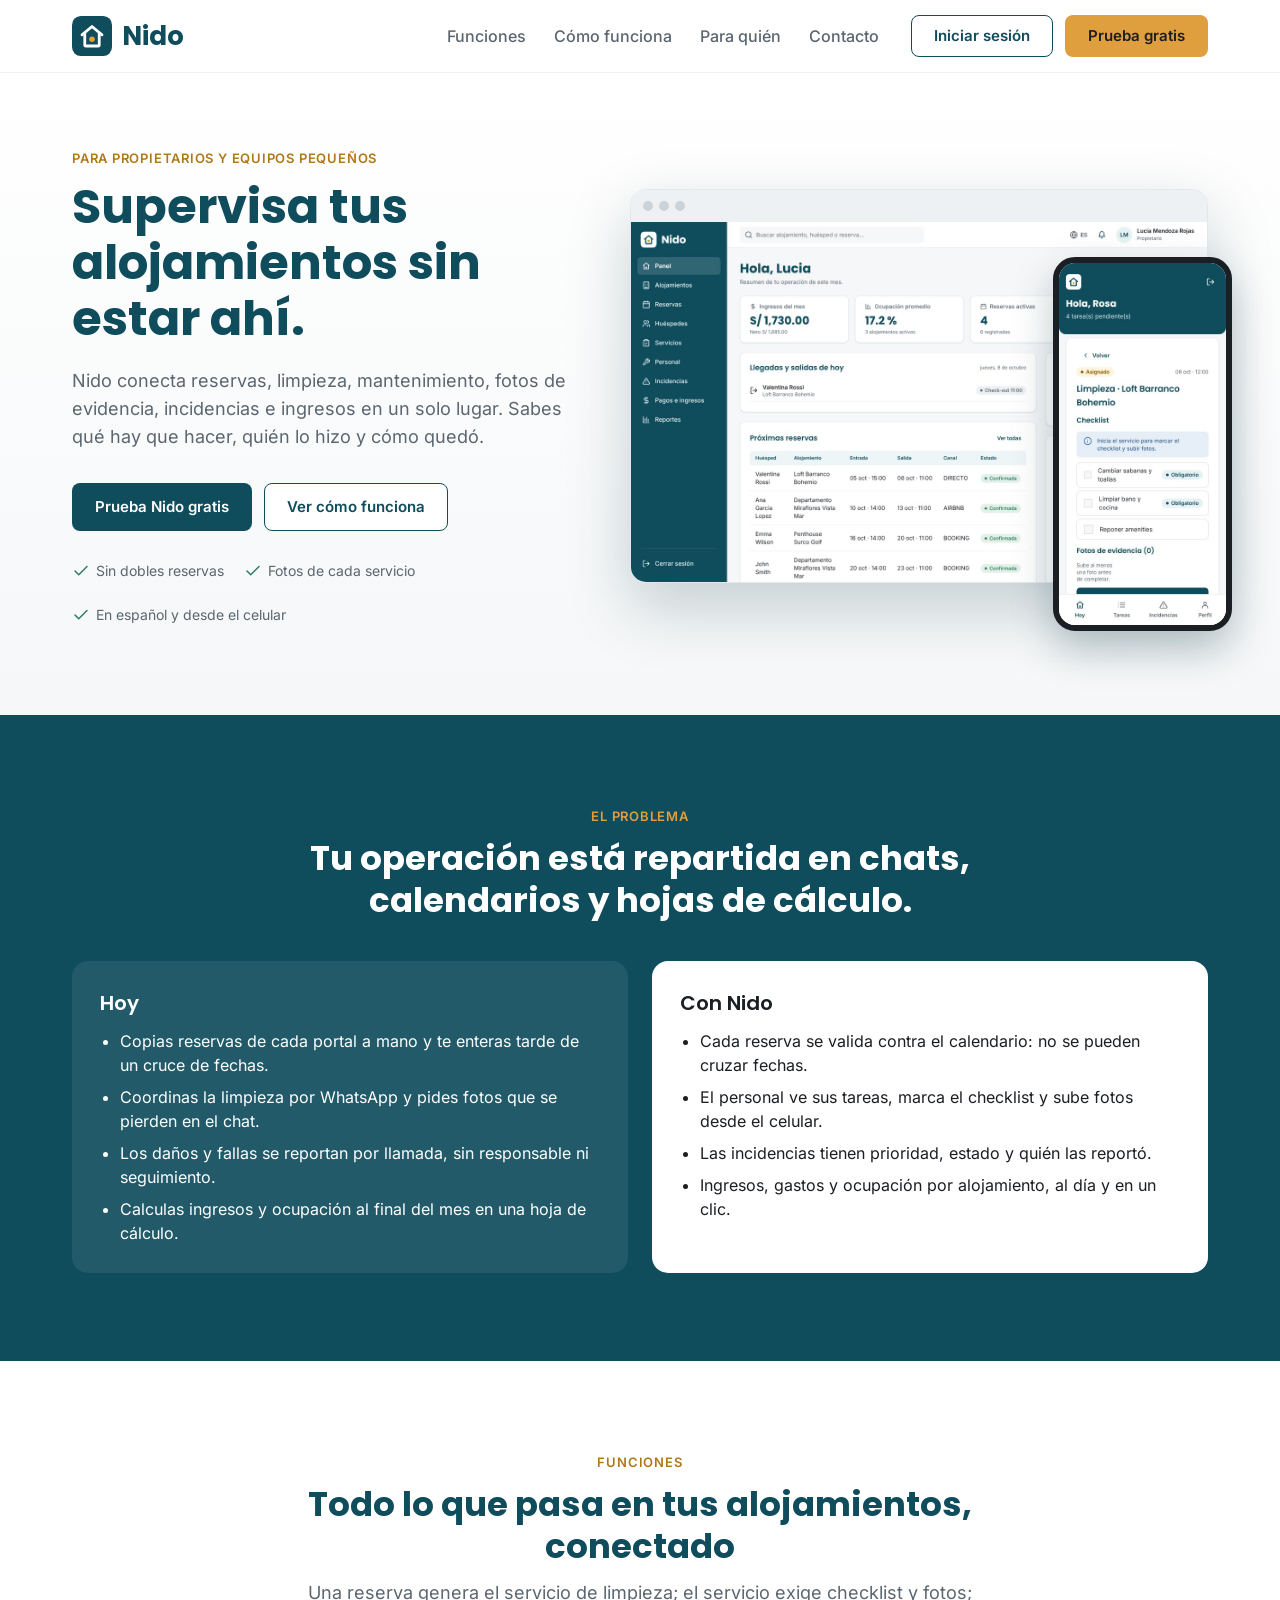
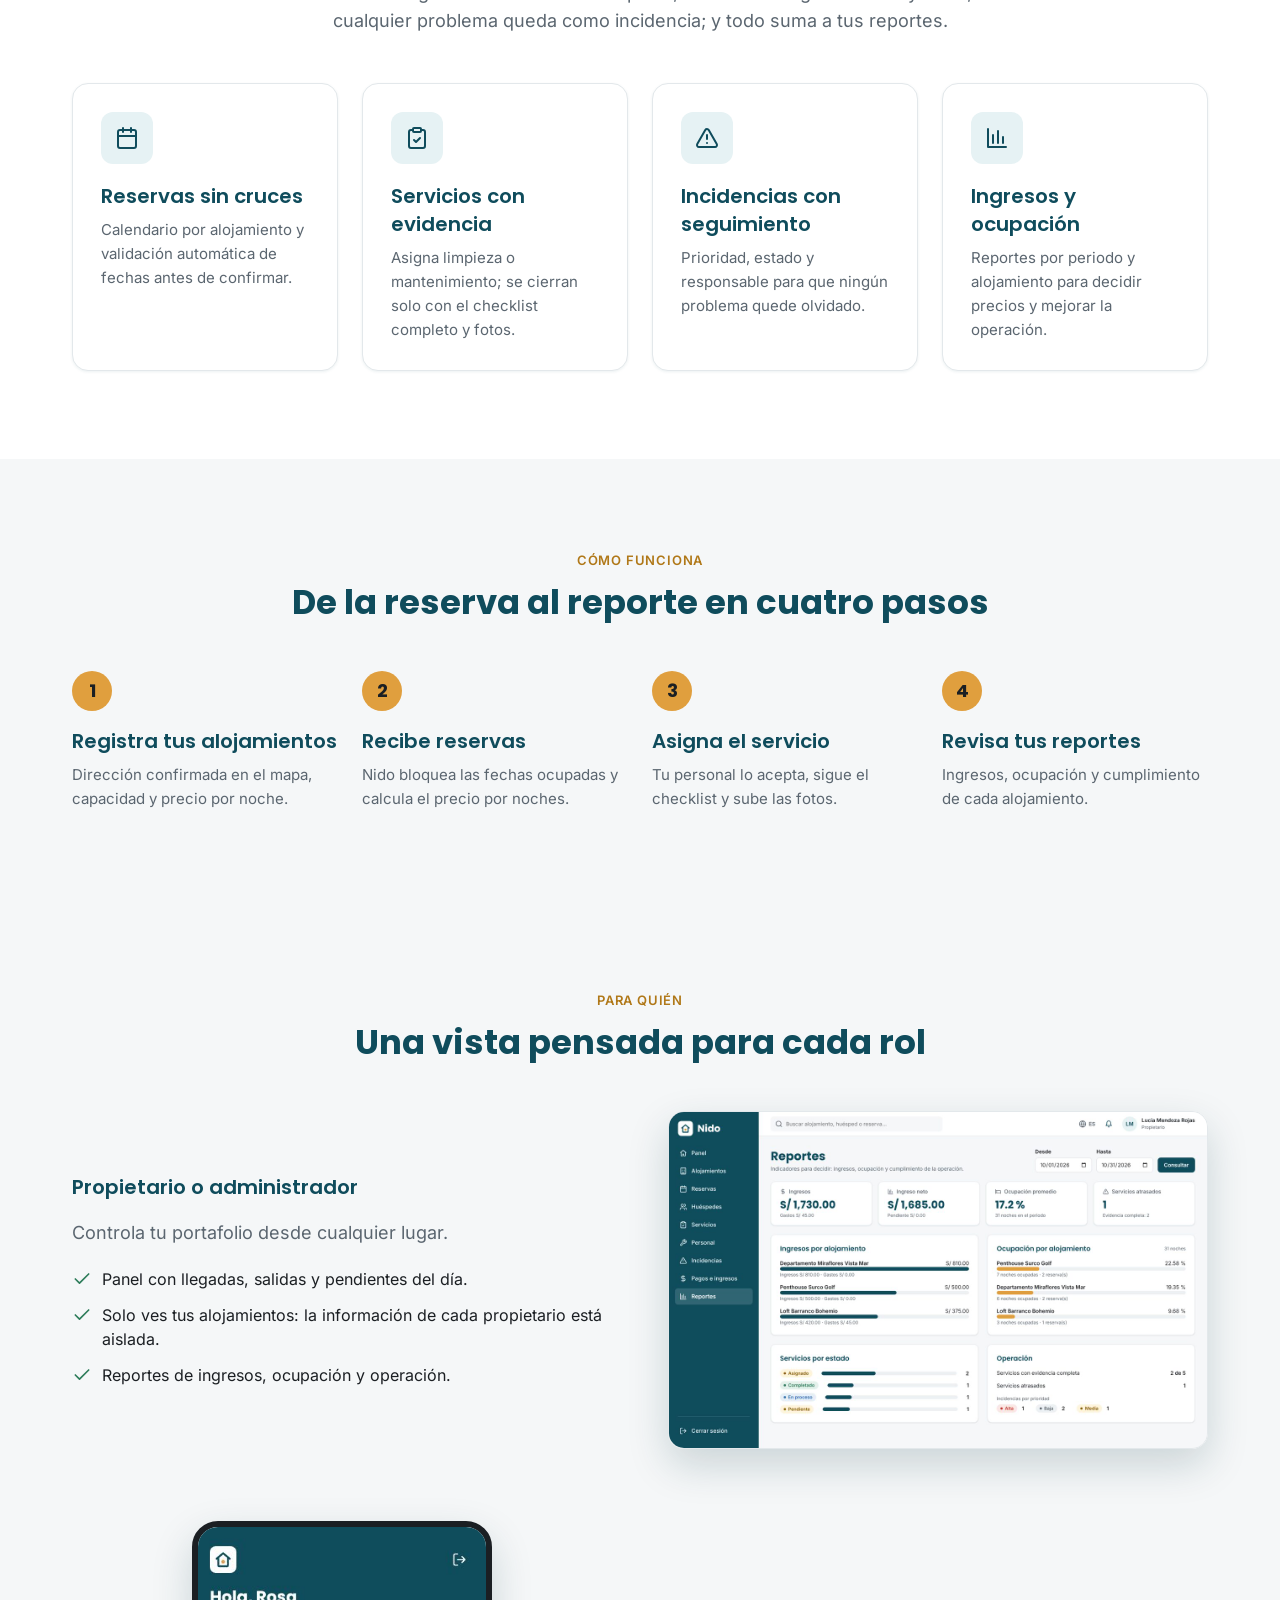
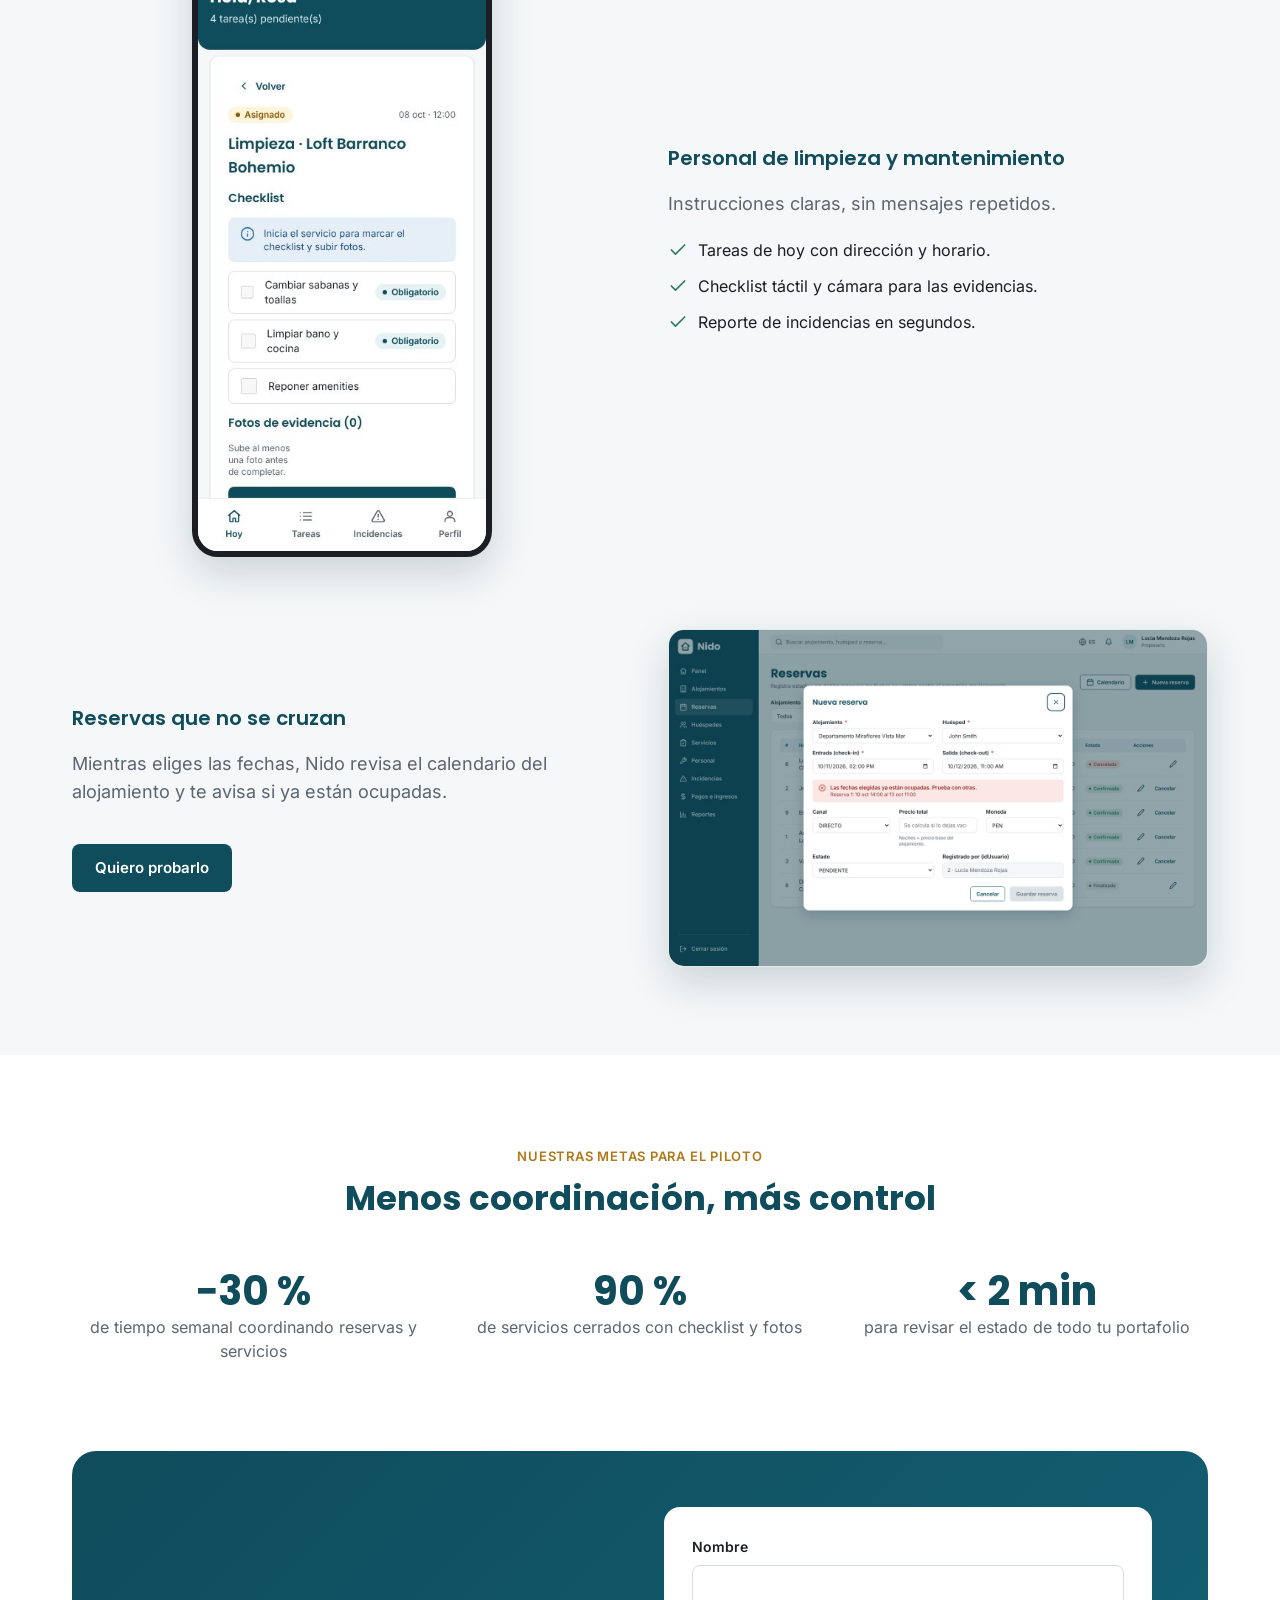
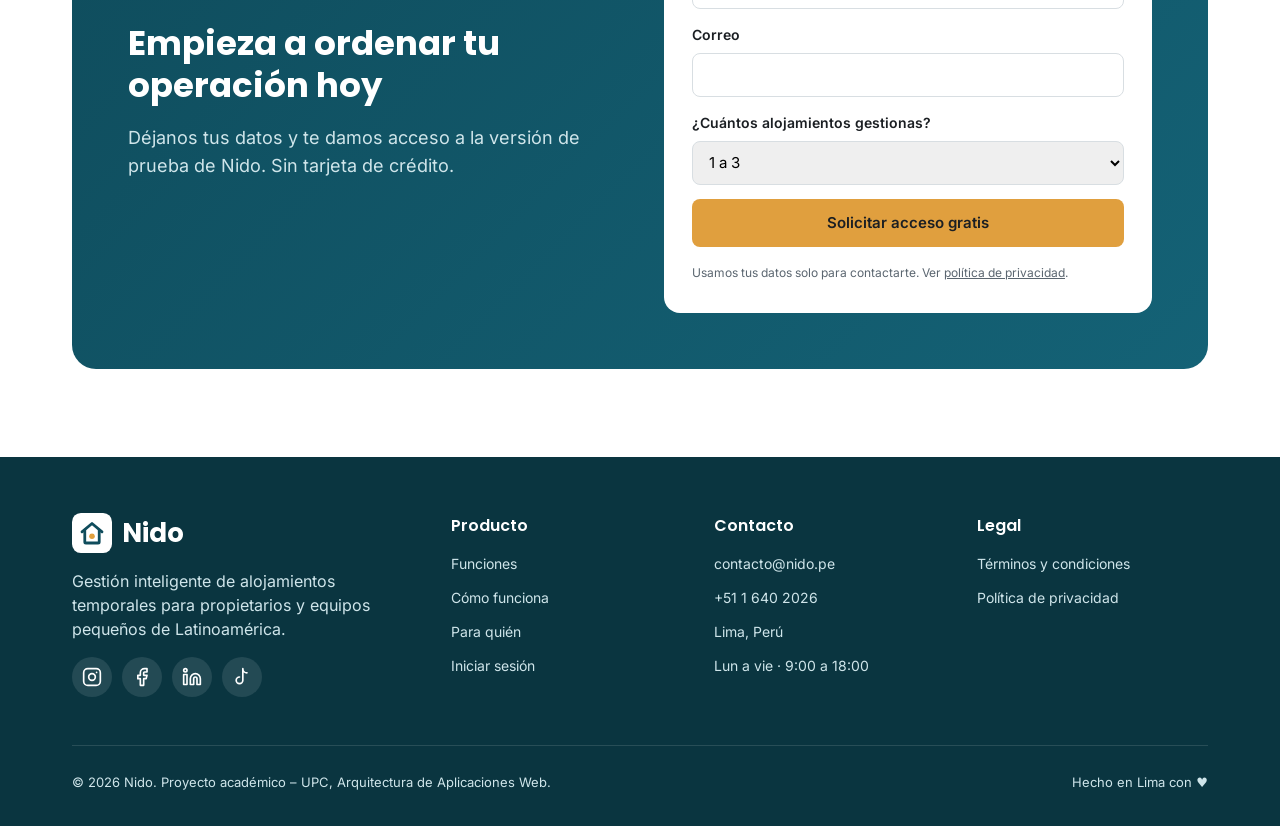
==== index.html @ bb1d2880 "Landing page de Nido (US20): responsive, propuesta de valor, capturas de la app, CTA, contacto y red" ====
<!doctype html>
<html lang="es">
<head>
  <meta charset="utf-8">
  <meta name="viewport" content="width=device-width, initial-scale=1">
  <title>Nido · Gestión inteligente de alojamientos temporales</title>
  <meta name="description" content="Nido centraliza reservas, limpieza, mantenimiento, evidencias, incidencias e ingresos de tus alojamientos temporales en una sola plataforma.">
  <meta property="og:title" content="Nido · Gestión inteligente de alojamientos temporales">
  <meta property="og:description" content="Supervisa tus alojamientos desde cualquier lugar, con trazabilidad de principio a fin.">
  <meta property="og:image" content="img/app-panel.jpg">
  <link rel="icon" href="favicon.svg">
  <link rel="stylesheet" href="css/landing.css">
</head>
<body>
<!-- US20 Landing Page -->
<header class="nav" id="nav">
  <div class="contenedor">
    <a class="marca" href="#inicio" aria-label="Nido, inicio"><img src="img/logo-isotipo.svg" alt=""><span>Nido</span></a>
    <nav class="nav-links" aria-label="Secciones">
      <a href="#funciones">Funciones</a><a href="#como-funciona">Cómo funciona</a><a href="#roles">Para quién</a><a href="#contacto">Contacto</a>
    </nav>
    <div class="nav-acciones">
      <a class="btn btn-secundario" data-app href="#">Iniciar sesión</a>
      <a class="btn btn-acento" href="#prueba">Prueba gratis</a>
    </div>
    <button class="menu-btn" id="menu" aria-label="Abrir menú" aria-expanded="false"><svg class="ico" viewBox="0 0 24 24"><path d="M4 6h16M4 12h16M4 18h16"/></svg></button>
  </div>
</header>

<main id="inicio">
  <section class="hero">
    <div class="contenedor">
      <div>
        <span class="etiqueta">Para propietarios y equipos pequeños</span>
        <h1>Supervisa tus alojamientos sin estar ahí.</h1>
        <p class="lead">Nido conecta reservas, limpieza, mantenimiento, fotos de evidencia, incidencias e ingresos en un solo lugar. Sabes qué hay que hacer, quién lo hizo y cómo quedó.</p>
        <div class="hero-cta">
          <a class="btn btn-primario" href="#prueba">Prueba Nido gratis</a>
          <a class="btn btn-secundario" href="#como-funciona">Ver cómo funciona</a>
        </div>
        <ul class="checks">
          <li><svg class="ico" viewBox="0 0 24 24"><path d="M20 6 9 17l-5-5"/></svg>Sin dobles reservas</li>
          <li><svg class="ico" viewBox="0 0 24 24"><path d="M20 6 9 17l-5-5"/></svg>Fotos de cada servicio</li>
          <li><svg class="ico" viewBox="0 0 24 24"><path d="M20 6 9 17l-5-5"/></svg>En español y desde el celular</li>
        </ul>
      </div>
      <div class="hero-visual">
        <div class="navegador"><div class="barra"><i></i><i></i><i></i></div>
          <img src="img/app-panel.jpg" alt="Panel del propietario en Nido con ingresos del mes, ocupación, llegadas de hoy y próximas reservas" width="1280" height="800"></div>
        <div class="hero-movil"><img src="img/app-tareas.jpg" alt="Vista móvil del personal con el checklist de limpieza" width="390" height="844"></div>
      </div>
    </div>
  </section>

  <section class="bloque problema" aria-labelledby="t-problema">
    <div class="contenedor">
      <div class="titulo-seccion" style="margin-bottom:0"><span class="etiqueta" style="color:var(--acento)">El problema</span>
        <h2 id="t-problema">Tu operación está repartida en chats, calendarios y hojas de cálculo.</h2></div>
      <div class="comparacion">
        <div class="caja antes"><h3>Hoy</h3><ul>
          <li>Copias reservas de cada portal a mano y te enteras tarde de un cruce de fechas.</li>
          <li>Coordinas la limpieza por WhatsApp y pides fotos que se pierden en el chat.</li>
          <li>Los daños y fallas se reportan por llamada, sin responsable ni seguimiento.</li>
          <li>Calculas ingresos y ocupación al final del mes en una hoja de cálculo.</li></ul></div>
        <div class="caja despues"><h3>Con Nido</h3><ul>
          <li>Cada reserva se valida contra el calendario: no se pueden cruzar fechas.</li>
          <li>El personal ve sus tareas, marca el checklist y sube fotos desde el celular.</li>
          <li>Las incidencias tienen prioridad, estado y quién las reportó.</li>
          <li>Ingresos, gastos y ocupación por alojamiento, al día y en un clic.</li></ul></div>
      </div>
    </div>
  </section>

  <section class="bloque" id="funciones" aria-labelledby="t-funciones">
    <div class="contenedor">
      <div class="titulo-seccion"><span class="etiqueta">Funciones</span><h2 id="t-funciones">Todo lo que pasa en tus alojamientos, conectado</h2>
        <p class="lead">Una reserva genera el servicio de limpieza; el servicio exige checklist y fotos; cualquier problema queda como incidencia; y todo suma a tus reportes.</p></div>
      <div class="grid-4">
        <article class="tarjeta"><div class="icono"><svg class="ico" viewBox="0 0 24 24"><rect x="3" y="4" width="18" height="18" rx="2"/><path d="M16 2v4M8 2v4M3 10h18"/></svg></div>
          <h3>Reservas sin cruces</h3><p>Calendario por alojamiento y validación automática de fechas antes de confirmar.</p></article>
        <article class="tarjeta"><div class="icono"><svg class="ico" viewBox="0 0 24 24"><rect x="8" y="2" width="8" height="4" rx="1"/><path d="M16 4h2a2 2 0 0 1 2 2v14a2 2 0 0 1-2 2H6a2 2 0 0 1-2-2V6a2 2 0 0 1 2-2h2"/><path d="m9 14 2 2 4-4"/></svg></div>
          <h3>Servicios con evidencia</h3><p>Asigna limpieza o mantenimiento; se cierran solo con el checklist completo y fotos.</p></article>
        <article class="tarjeta"><div class="icono"><svg class="ico" viewBox="0 0 24 24"><path d="m21.73 18-8-14a2 2 0 0 0-3.46 0l-8 14A2 2 0 0 0 4 21h16a2 2 0 0 0 1.73-3"/><path d="M12 9v4M12 17h.01"/></svg></div>
          <h3>Incidencias con seguimiento</h3><p>Prioridad, estado y responsable para que ningún problema quede olvidado.</p></article>
        <article class="tarjeta"><div class="icono"><svg class="ico" viewBox="0 0 24 24"><path d="M3 3v18h18"/><path d="M8 17V9M13 17V5M18 17v-6"/></svg></div>
          <h3>Ingresos y ocupación</h3><p>Reportes por periodo y alojamiento para decidir precios y mejorar la operación.</p></article>
      </div>
    </div>
  </section>

  <section class="bloque" id="como-funciona" style="background:var(--fondo)" aria-labelledby="t-como">
    <div class="contenedor">
      <div class="titulo-seccion"><span class="etiqueta">Cómo funciona</span><h2 id="t-como">De la reserva al reporte en cuatro pasos</h2></div>
      <div class="pasos">
        <div class="paso"><h3>Registra tus alojamientos</h3><p>Dirección confirmada en el mapa, capacidad y precio por noche.</p></div>
        <div class="paso"><h3>Recibe reservas</h3><p>Nido bloquea las fechas ocupadas y calcula el precio por noches.</p></div>
        <div class="paso"><h3>Asigna el servicio</h3><p>Tu personal lo acepta, sigue el checklist y sube las fotos.</p></div>
        <div class="paso"><h3>Revisa tus reportes</h3><p>Ingresos, ocupación y cumplimiento de cada alojamiento.</p></div>
      </div>
    </div>
  </section>

  <section class="bloque roles" id="roles" aria-labelledby="t-roles">
    <div class="contenedor">
      <div class="titulo-seccion"><span class="etiqueta">Para quién</span><h2 id="t-roles">Una vista pensada para cada rol</h2></div>
      <div class="rol">
        <div class="rol-texto"><h3>Propietario o administrador</h3><p class="lead">Controla tu portafolio desde cualquier lugar.</p>
          <ul><li><svg class="ico" viewBox="0 0 24 24"><path d="M20 6 9 17l-5-5"/></svg>Panel con llegadas, salidas y pendientes del día.</li>
          <li><svg class="ico" viewBox="0 0 24 24"><path d="M20 6 9 17l-5-5"/></svg>Solo ves tus alojamientos: la información de cada propietario está aislada.</li>
          <li><svg class="ico" viewBox="0 0 24 24"><path d="M20 6 9 17l-5-5"/></svg>Reportes de ingresos, ocupación y operación.</li></ul></div>
        <div class="rol-captura"><img src="img/app-reportes.jpg" alt="Reporte de ingresos, ocupación y servicios por estado" width="1280" height="800"></div>
      </div>
      <div class="rol invertido">
        <div class="rol-texto"><h3>Personal de limpieza y mantenimiento</h3><p class="lead">Instrucciones claras, sin mensajes repetidos.</p>
          <ul><li><svg class="ico" viewBox="0 0 24 24"><path d="M20 6 9 17l-5-5"/></svg>Tareas de hoy con dirección y horario.</li>
          <li><svg class="ico" viewBox="0 0 24 24"><path d="M20 6 9 17l-5-5"/></svg>Checklist táctil y cámara para las evidencias.</li>
          <li><svg class="ico" viewBox="0 0 24 24"><path d="M20 6 9 17l-5-5"/></svg>Reporte de incidencias en segundos.</li></ul></div>
        <div class="rol-captura movil"><img src="img/app-tareas.jpg" alt="Detalle de una tarea de limpieza en el celular" width="390" height="844"></div>
      </div>
      <div class="rol">
        <div class="rol-texto"><h3>Reservas que no se cruzan</h3><p class="lead">Mientras eliges las fechas, Nido revisa el calendario del alojamiento y te avisa si ya están ocupadas.</p>
          <a class="btn btn-primario" href="#prueba" style="margin-top:20px">Quiero probarlo</a></div>
        <div class="rol-captura"><img src="img/app-reserva.jpg" alt="Formulario de reserva mostrando el aviso de fechas ocupadas" width="1280" height="800"></div>
      </div>
    </div>
  </section>

  <section class="bloque" aria-label="Metas del piloto">
    <div class="contenedor">
      <div class="titulo-seccion"><span class="etiqueta">Nuestras metas para el piloto</span><h2>Menos coordinación, más control</h2></div>
      <div class="cifras">
        <div class="cifra"><strong>−30 %</strong><span>de tiempo semanal coordinando reservas y servicios</span></div>
        <div class="cifra"><strong>90 %</strong><span>de servicios cerrados con checklist y fotos</span></div>
        <div class="cifra"><strong>&lt; 2 min</strong><span>para revisar el estado de todo tu portafolio</span></div>
      </div>
    </div>
  </section>

  <section class="contenedor" id="prueba" aria-labelledby="t-prueba">
    <div class="cta-final">
      <div><h2 id="t-prueba">Empieza a ordenar tu operación hoy</h2>
        <p class="lead" style="color:#CFE5EA">Déjanos tus datos y te damos acceso a la versión de prueba de Nido. Sin tarjeta de crédito.</p></div>
      <form class="formulario" id="form-prueba">
        <label>Nombre<input name="nombre" required autocomplete="name"></label>
        <label>Correo<input name="correo" type="email" required autocomplete="email"></label>
        <label>¿Cuántos alojamientos gestionas?<select name="alojamientos"><option>1 a 3</option><option>4 a 10</option><option>Más de 10</option></select></label>
        <button class="btn btn-acento" type="submit">Solicitar acceso gratis</button>
        <div class="aviso" id="aviso" role="status">¡Gracias! Abrimos tu correo para enviar la solicitud. Te responderemos en menos de 24 horas.</div>
        <span class="nota">Usamos tus datos solo para contactarte. Ver <a href="privacidad.html">política de privacidad</a>.</span>
      </form>
    </div>
  </section>
</main>

<footer id="contacto">
  <div class="contenedor">
    <div><a class="marca" href="#inicio"><img src="img/logo-isotipo-claro.svg" alt=""><span style="color:#fff">Nido</span></a>
      <p style="max-width:320px">Gestión inteligente de alojamientos temporales para propietarios y equipos pequeños de Latinoamérica.</p>
      <div class="redes">
        <a href="https://www.instagram.com/nido.pe" aria-label="Instagram de Nido" rel="noopener" target="_blank"><svg class="ico" viewBox="0 0 24 24" style="width:20px;height:20px"><rect x="2" y="2" width="20" height="20" rx="5"/><circle cx="12" cy="12" r="4"/><path d="M17.5 6.5h.01"/></svg></a>
        <a href="https://www.facebook.com/nido.pe" aria-label="Facebook de Nido" rel="noopener" target="_blank"><svg class="ico" viewBox="0 0 24 24" style="width:20px;height:20px"><path d="M18 2h-3a5 5 0 0 0-5 5v3H7v4h3v8h4v-8h3l1-4h-4V7a1 1 0 0 1 1-1h3z"/></svg></a>
        <a href="https://www.linkedin.com/company/nido-pe" aria-label="LinkedIn de Nido" rel="noopener" target="_blank"><svg class="ico" viewBox="0 0 24 24" style="width:20px;height:20px"><path d="M16 8a6 6 0 0 1 6 6v7h-4v-7a2 2 0 0 0-4 0v7h-4v-7a6 6 0 0 1 6-6z"/><rect x="2" y="9" width="4" height="12"/><circle cx="4" cy="4" r="2"/></svg></a>
        <a href="https://www.tiktok.com/@nido.pe" aria-label="TikTok de Nido" rel="noopener" target="_blank"><svg class="ico" viewBox="0 0 24 24" style="width:20px;height:20px"><path d="M9 12a4 4 0 1 0 4 4V2a5 5 0 0 0 5 5"/></svg></a>
      </div></div>
    <div><h4>Producto</h4><ul><li><a href="#funciones">Funciones</a></li><li><a href="#como-funciona">Cómo funciona</a></li><li><a href="#roles">Para quién</a></li><li><a data-app href="#">Iniciar sesión</a></li></ul></div>
    <div><h4>Contacto</h4><ul><li><a id="correo-contacto" href="#">contacto@nido.pe</a></li><li>+51 1 640 2026</li><li>Lima, Perú</li><li>Lun a vie · 9:00 a 18:00</li></ul></div>
    <div><h4>Legal</h4><ul><li><a href="terminos.html">Términos y condiciones</a></li><li><a href="privacidad.html">Política de privacidad</a></li></ul></div>
    <div class="legal"><span>© 2026 Nido. Proyecto académico – UPC, Arquitectura de Aplicaciones Web.</span><span>Hecho en Lima con ♥</span></div>
  </div>
</footer>

<script src="js/config.js"></script>
<script>
  document.querySelectorAll("[data-app]").forEach(a => a.href = window.NIDO_APP_URL);
  const correo = document.getElementById("correo-contacto");
  correo.textContent = window.NIDO_CONTACTO; correo.href = "mailto:" + window.NIDO_CONTACTO;
  const nav = document.getElementById("nav"), menu = document.getElementById("menu");
  menu.onclick = () => { const a = nav.classList.toggle("abierto"); menu.setAttribute("aria-expanded", a); };
  nav.querySelectorAll(".nav-links a").forEach(a => a.onclick = () => nav.classList.remove("abierto"));
  document.getElementById("form-prueba").addEventListener("submit", e => {
    e.preventDefault();
    const f = e.target;
    const cuerpo = `Nombre: ${f.nombre.value}%0ACorreo: ${f.correo.value}%0AAlojamientos: ${f.alojamientos.value}`;
    document.getElementById("aviso").style.display = "block";
    location.href = `mailto:${window.NIDO_CONTACTO}?subject=Quiero probar Nido&body=${cuerpo}`;
  });
</script>
</body>
</html>
---- css/landing.css ----
/* Nido - Landing Page. Tokens de la guia de estilo (Figma): color 60-30-10, Poppins + Inter, grid 12/8/4 */
@font-face { font-family: "Inter"; font-weight: 400; font-display: swap; src: url("../fonts/inter-latin-400-normal.woff2") format("woff2"); }
@font-face { font-family: "Inter"; font-weight: 500; font-display: swap; src: url("../fonts/inter-latin-500-normal.woff2") format("woff2"); }
@font-face { font-family: "Inter"; font-weight: 600; font-display: swap; src: url("../fonts/inter-latin-600-normal.woff2") format("woff2"); }
@font-face { font-family: "Poppins"; font-weight: 500; font-display: swap; src: url("../fonts/poppins-latin-500-normal.woff2") format("woff2"); }
@font-face { font-family: "Poppins"; font-weight: 600; font-display: swap; src: url("../fonts/poppins-latin-600-normal.woff2") format("woff2"); }
@font-face { font-family: "Poppins"; font-weight: 700; font-display: swap; src: url("../fonts/poppins-latin-700-normal.woff2") format("woff2"); }
:root { --primario: #0F4C5C; --primario-oscuro: #0A3540; --suave: #E6F2F4; --acento: #E09F3E; --fondo: #F5F7F8; --texto: #1B1F23; --texto-2: #5B6670; --borde: #D8DEE2; --exito: #2E7D5B;
  --f-titulo: "Poppins", system-ui, sans-serif; --f-texto: "Inter", system-ui, sans-serif; --max: 1200px; }
* { box-sizing: border-box; }
html { scroll-behavior: smooth; }
body { margin: 0; font: 400 16px/24px var(--f-texto); color: var(--texto); background: #fff; }
img { max-width: 100%; height: auto; display: block; }
a { color: inherit; }
:focus-visible { outline: 2px solid var(--primario); outline-offset: 2px; }
.contenedor { max-width: var(--max); margin: 0 auto; padding: 0 32px; }
h1, h2, h3 { font-family: var(--f-titulo); margin: 0; color: var(--primario); }
h1 { font-size: 48px; line-height: 56px; font-weight: 700; }
h2 { font-size: 34px; line-height: 42px; font-weight: 700; }
h3 { font-size: 20px; line-height: 28px; font-weight: 600; }
.etiqueta { display: inline-block; font: 600 13px/18px var(--f-texto); letter-spacing: .06em; text-transform: uppercase; color: #B07818; margin-bottom: 12px; }
.lead { font-size: 18px; line-height: 28px; color: var(--texto-2); }
.ico { width: 24px; height: 24px; stroke: currentColor; fill: none; stroke-width: 2; stroke-linecap: round; stroke-linejoin: round; flex: none; }
.btn { display: inline-flex; align-items: center; justify-content: center; gap: 8px; min-height: 48px; padding: 0 22px; border-radius: 8px; font: 600 15px/20px var(--f-texto); text-decoration: none; border: 1.5px solid transparent; cursor: pointer; }
.btn-primario { background: var(--primario); color: #fff; } .btn-primario:hover { background: var(--primario-oscuro); }
.btn-acento { background: var(--acento); color: var(--texto); } .btn-acento:hover { filter: brightness(.95); }
.btn-secundario { background: #fff; color: var(--primario); border-color: var(--primario); } .btn-secundario:hover { background: var(--suave); }
.btn-fantasma { color: var(--primario); background: transparent; }

/* Navegacion */
.nav { position: sticky; top: 0; z-index: 20; background: rgba(255,255,255,.96); backdrop-filter: blur(6px); border-bottom: 1px solid #EDF0F2; }
.nav .contenedor { display: flex; align-items: center; gap: 32px; height: 72px; }
.marca { display: flex; align-items: center; gap: 10px; text-decoration: none; }
.marca img { width: 40px; height: 40px; } .marca span { font: 700 26px/1 var(--f-titulo); color: var(--primario); }
.nav-links { display: flex; gap: 28px; margin-left: auto; }
.nav-links a { text-decoration: none; color: var(--texto-2); font-weight: 500; } .nav-links a:hover { color: var(--primario); }
.nav-acciones { display: flex; gap: 12px; }
.nav-acciones .btn { min-height: 42px; }
.menu-btn { display: none; margin-left: auto; background: none; border: none; color: var(--primario); width: 44px; height: 44px; cursor: pointer; }

/* Hero */
.hero { background: linear-gradient(180deg, #fff 0%, var(--fondo) 100%); padding: 72px 0 88px; overflow: hidden; }
.hero .contenedor { display: grid; grid-template-columns: 1fr 1.15fr; gap: 56px; align-items: center; }
.hero p.lead { margin: 20px 0 32px; max-width: 520px; }
.hero-cta { display: flex; gap: 12px; flex-wrap: wrap; }
.checks { list-style: none; padding: 0; margin: 28px 0 0; display: flex; gap: 20px; flex-wrap: wrap; color: var(--texto-2); font-size: 14px; }
.checks li { display: flex; gap: 6px; align-items: center; } .checks .ico { width: 18px; height: 18px; color: var(--exito); }
.navegador { background: #fff; border-radius: 16px; box-shadow: 0 24px 64px rgba(10,53,64,.22); overflow: hidden; border: 1px solid #E3E8EB; }
.navegador .barra { height: 32px; background: #EEF1F3; display: flex; align-items: center; gap: 6px; padding: 0 12px; }
.navegador .barra i { width: 10px; height: 10px; border-radius: 50%; background: #CBD3D9; }
.hero-visual { position: relative; }
.hero-movil { position: absolute; right: -24px; bottom: -48px; width: 31%; border-radius: 22px; border: 6px solid var(--texto); box-shadow: 0 18px 40px rgba(10,53,64,.28); overflow: hidden; background: #fff; }

/* Secciones */
section.bloque { padding: 88px 0; }
.titulo-seccion { text-align: center; max-width: 720px; margin: 0 auto 48px; }
.titulo-seccion p { margin-top: 12px; }
.problema { background: var(--primario); color: #fff; }
.problema h2 { color: #fff; }
.comparacion { display: grid; grid-template-columns: 1fr 1fr; gap: 24px; margin-top: 40px; }
.comparacion .caja { border-radius: 16px; padding: 28px; }
.caja.antes { background: rgba(255,255,255,.08); } .caja.despues { background: #fff; color: var(--texto); }
.caja h3 { color: inherit; margin-bottom: 12px; }
.caja ul { margin: 0; padding-left: 20px; display: grid; gap: 8px; }
.grid-4 { display: grid; grid-template-columns: repeat(4, 1fr); gap: 24px; }
.tarjeta { background: #fff; border: 1px solid #E3E8EB; border-radius: 16px; padding: 28px; box-shadow: 0 1px 3px rgba(15,76,92,.08); }
.tarjeta .icono { width: 52px; height: 52px; border-radius: 12px; background: var(--suave); color: var(--primario); display: grid; place-items: center; margin-bottom: 18px; }
.tarjeta p { color: var(--texto-2); margin: 8px 0 0; font-size: 15px; }
.pasos { display: grid; grid-template-columns: repeat(4, 1fr); gap: 24px; counter-reset: paso; }
.paso { position: relative; padding-top: 56px; }
.paso::before { counter-increment: paso; content: counter(paso); position: absolute; top: 0; left: 0; width: 40px; height: 40px; border-radius: 50%; background: var(--acento); color: var(--texto); font: 700 18px/40px var(--f-titulo); text-align: center; }
.paso p { color: var(--texto-2); margin: 8px 0 0; font-size: 15px; }
.roles { background: var(--fondo); }
.rol { display: grid; grid-template-columns: 1fr 1fr; gap: 56px; align-items: center; }
.rol + .rol { margin-top: 72px; }
.rol.invertido .rol-texto { order: 2; }
.rol ul { list-style: none; padding: 0; margin: 20px 0 0; display: grid; gap: 12px; }
.rol li { display: flex; gap: 10px; } .rol li .ico { color: var(--exito); width: 20px; height: 20px; margin-top: 2px; }
.rol-captura { border-radius: 16px; overflow: hidden; box-shadow: 0 16px 40px rgba(10,53,64,.18); border: 1px solid #E3E8EB; }
.rol-captura.movil { max-width: 300px; margin: 0 auto; border: 6px solid var(--texto); border-radius: 26px; }
.cifras { display: grid; grid-template-columns: repeat(3, 1fr); gap: 24px; text-align: center; }
.cifra strong { display: block; font: 700 40px/48px var(--f-titulo); color: var(--primario); }
.cifra span { color: var(--texto-2); }
.cta-final { background: linear-gradient(135deg, var(--primario) 0%, #146276 100%); color: #fff; border-radius: 24px; padding: 56px; display: grid; grid-template-columns: 1fr 1fr; gap: 48px; align-items: center; }
.cta-final h2 { color: #fff; } .cta-final p { color: #CFE5EA; }
.formulario { background: #fff; border-radius: 16px; padding: 28px; color: var(--texto); display: grid; gap: 14px; }
.formulario label { font-weight: 600; font-size: 14px; display: grid; gap: 6px; }
.formulario input, .formulario select { min-height: 44px; border: 1.5px solid var(--borde); border-radius: 8px; padding: 0 12px; font: 400 15px var(--f-texto); }
.formulario input:focus, .formulario select:focus { outline: none; border-color: var(--primario); box-shadow: 0 0 0 3px rgba(15,76,92,.15); }
.formulario .nota { font-size: 12px; color: var(--texto-2); }
.aviso { display: none; background: #E3F1EA; color: #22603f; padding: 12px; border-radius: 8px; font-size: 14px; }
footer { background: var(--primario-oscuro); color: #CFE5EA; padding: 56px 0 32px; margin-top: 88px; }
footer .contenedor { display: grid; grid-template-columns: 1.5fr 1fr 1fr 1fr; gap: 32px; }
footer h4 { color: #fff; font: 600 16px var(--f-titulo); margin: 0 0 14px; }
footer ul { list-style: none; padding: 0; margin: 0; display: grid; gap: 10px; font-size: 14px; }
footer a { text-decoration: none; } footer a:hover { color: #fff; text-decoration: underline; }
.redes { display: flex; gap: 10px; margin-top: 16px; }
.redes a { width: 40px; height: 40px; border-radius: 50%; background: rgba(255,255,255,.1); display: grid; place-items: center; color: #fff; }
.redes a:hover { background: var(--acento); color: var(--texto); }
.legal { grid-column: 1 / -1; border-top: 1px solid rgba(255,255,255,.12); padding-top: 24px; margin-top: 16px; font-size: 13px; display: flex; justify-content: space-between; flex-wrap: wrap; gap: 12px; }

/* Responsive (breakpoints de la guia: 1200, 1024, 768, 480) */
@media (max-width: 1023px) {
  .hero .contenedor, .rol, .cta-final { grid-template-columns: 1fr; }
  .rol.invertido .rol-texto { order: 0; }
  .grid-4, .pasos { grid-template-columns: repeat(2, 1fr); }
  footer .contenedor { grid-template-columns: 1fr 1fr; }
  .nav-links { display: none; }
  .hero-movil { right: 8px; }
}
@media (max-width: 767px) {
  .contenedor { padding: 0 16px; }
  h1 { font-size: 34px; line-height: 42px; } h2 { font-size: 26px; line-height: 34px; }
  section.bloque { padding: 64px 0; }
  .grid-4, .pasos, .comparacion, .cifras, footer .contenedor { grid-template-columns: 1fr; }
  .nav-acciones { display: none; } .menu-btn { display: grid; place-items: center; }
  .nav.abierto .nav-links { display: flex; flex-direction: column; position: absolute; top: 72px; left: 0; right: 0; background: #fff; padding: 16px; gap: 16px; border-bottom: 1px solid #EDF0F2; }
  .nav.abierto .nav-acciones { display: flex; position: absolute; top: 260px; left: 16px; right: 16px; }
  .cta-final { padding: 28px; }
  .hero-movil { display: none; }
}
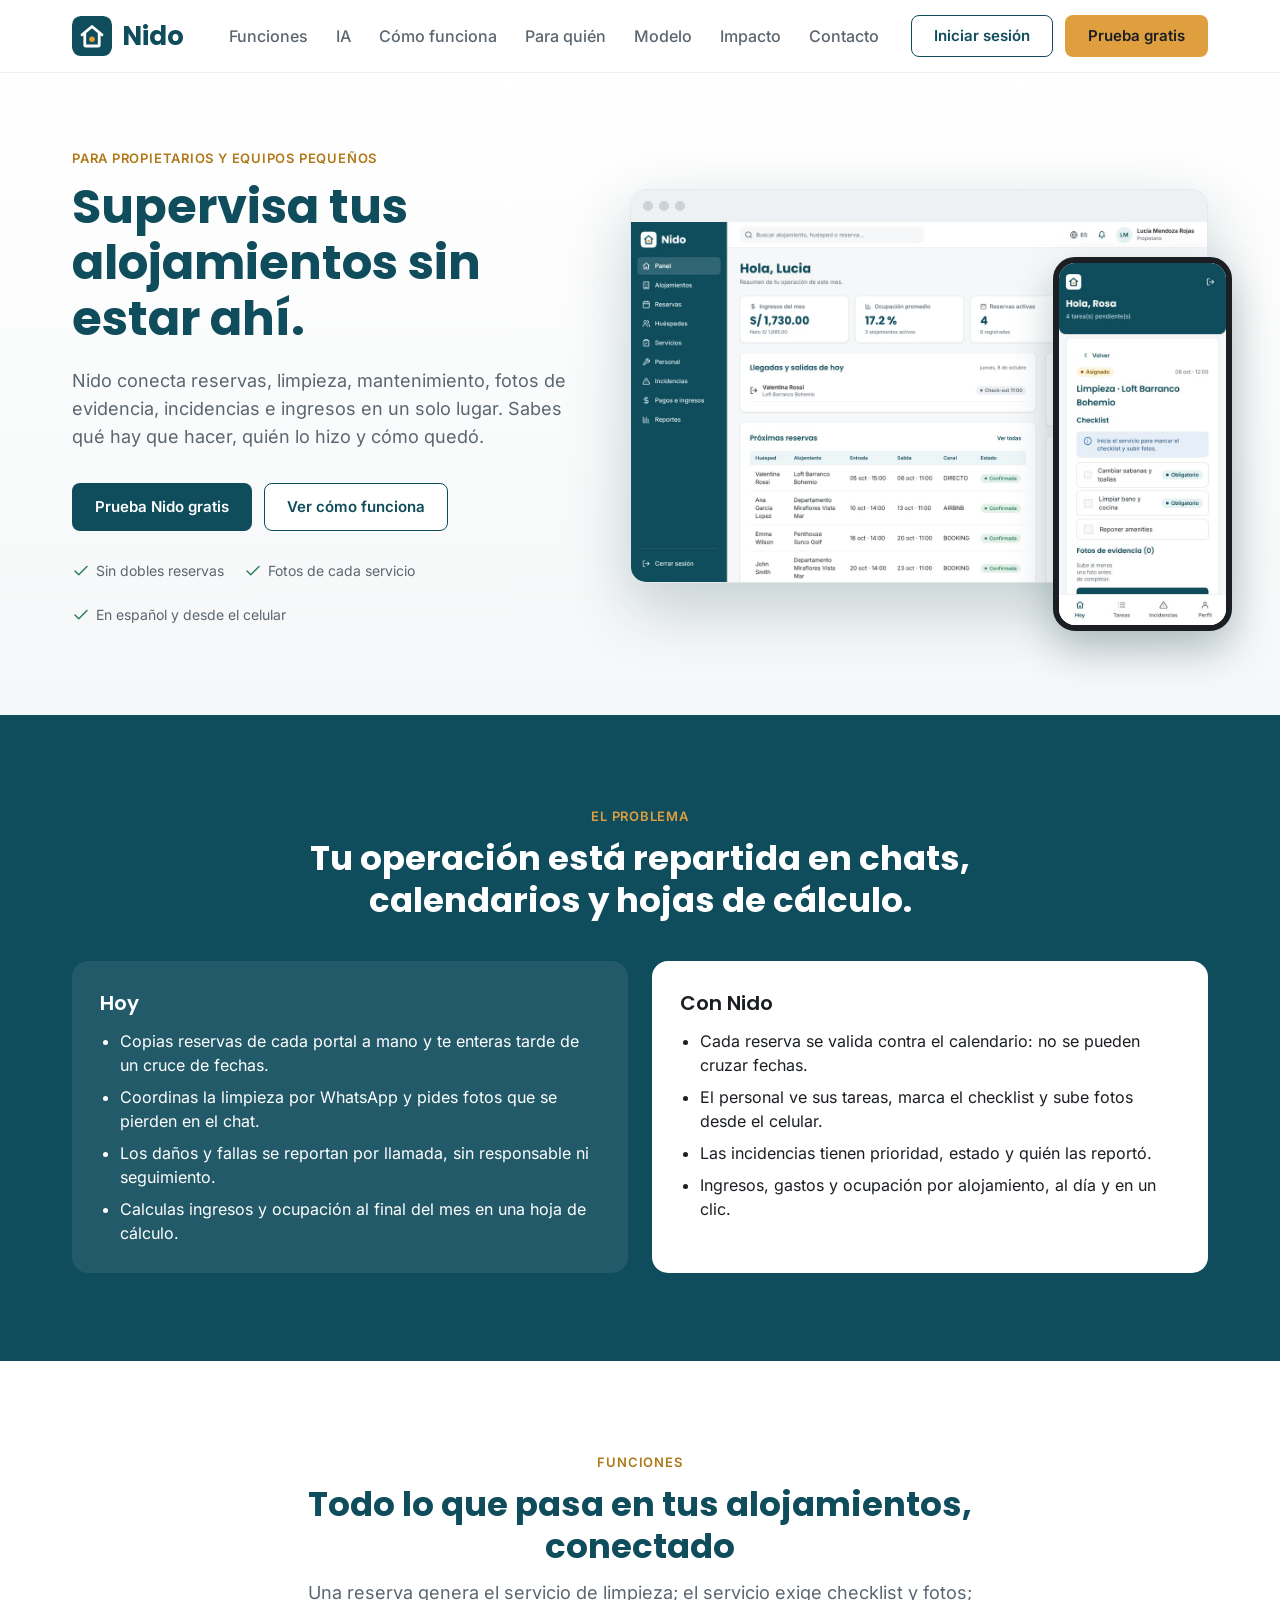
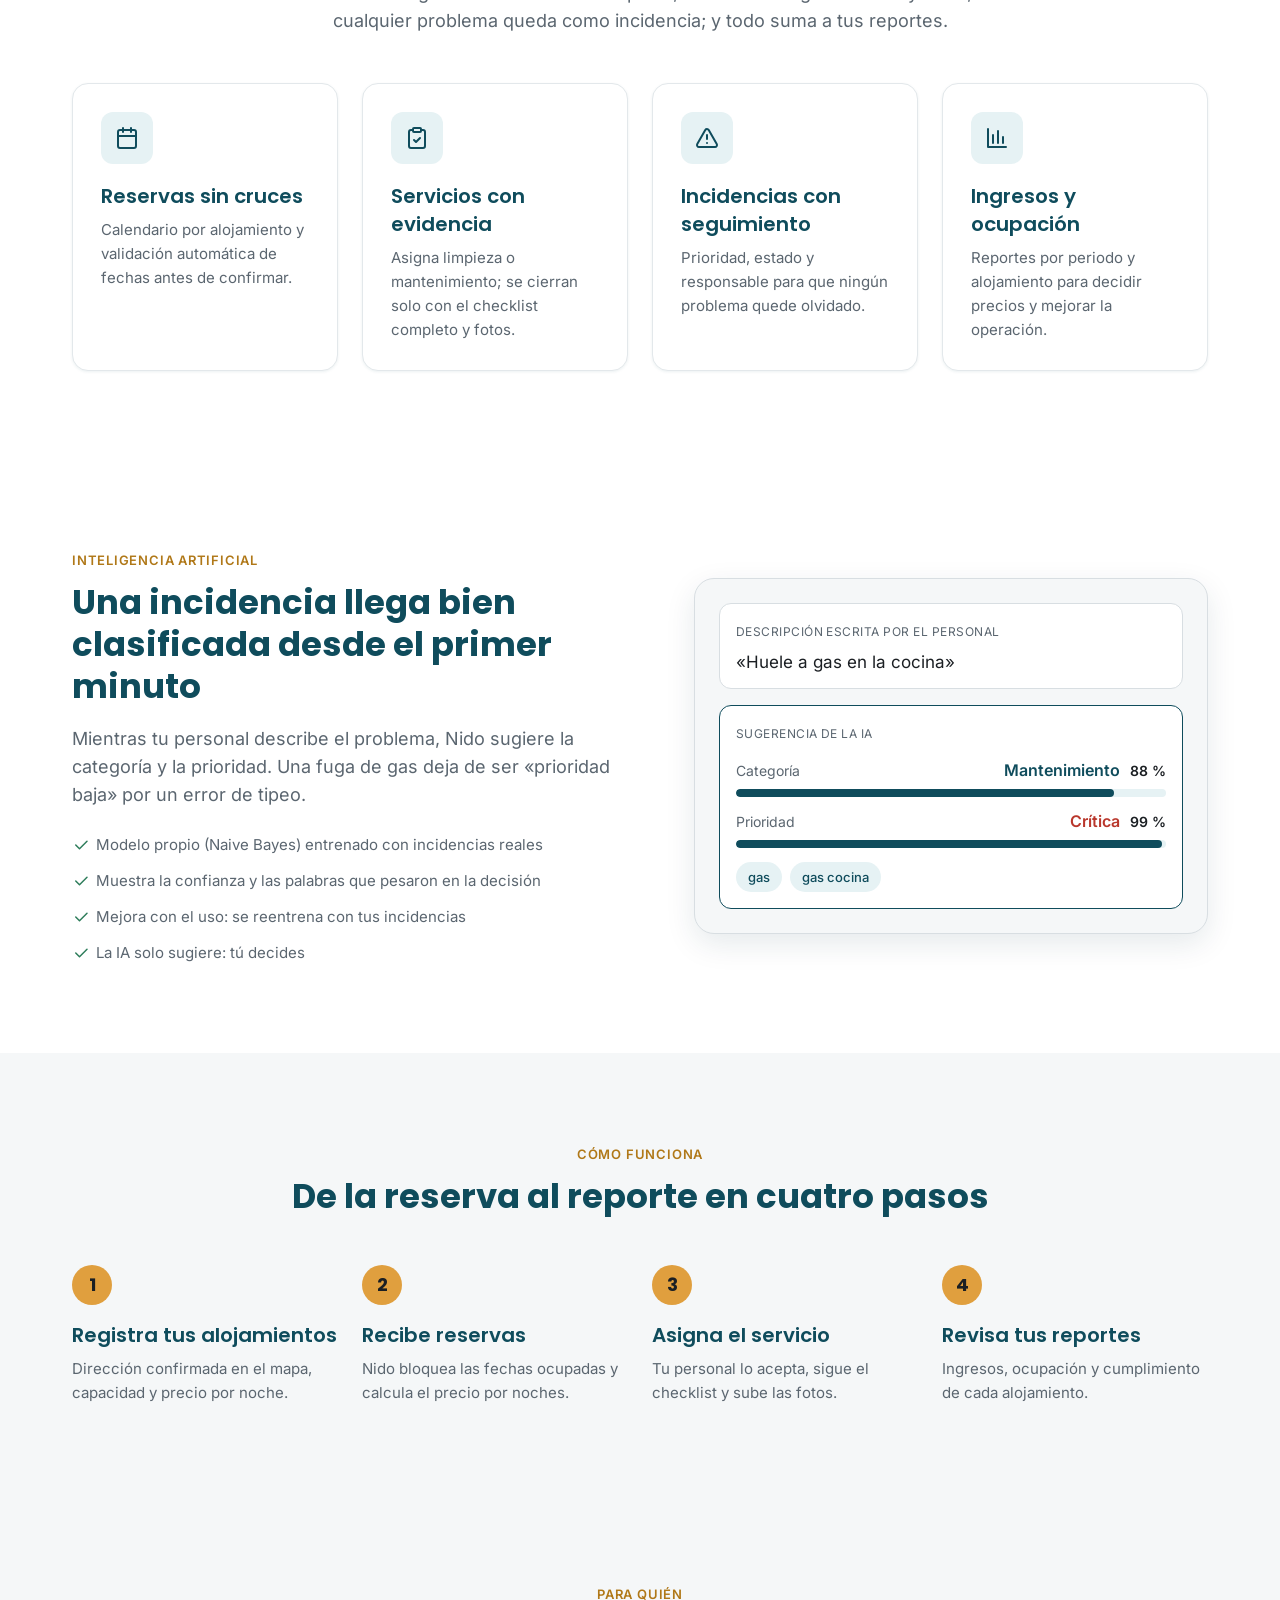
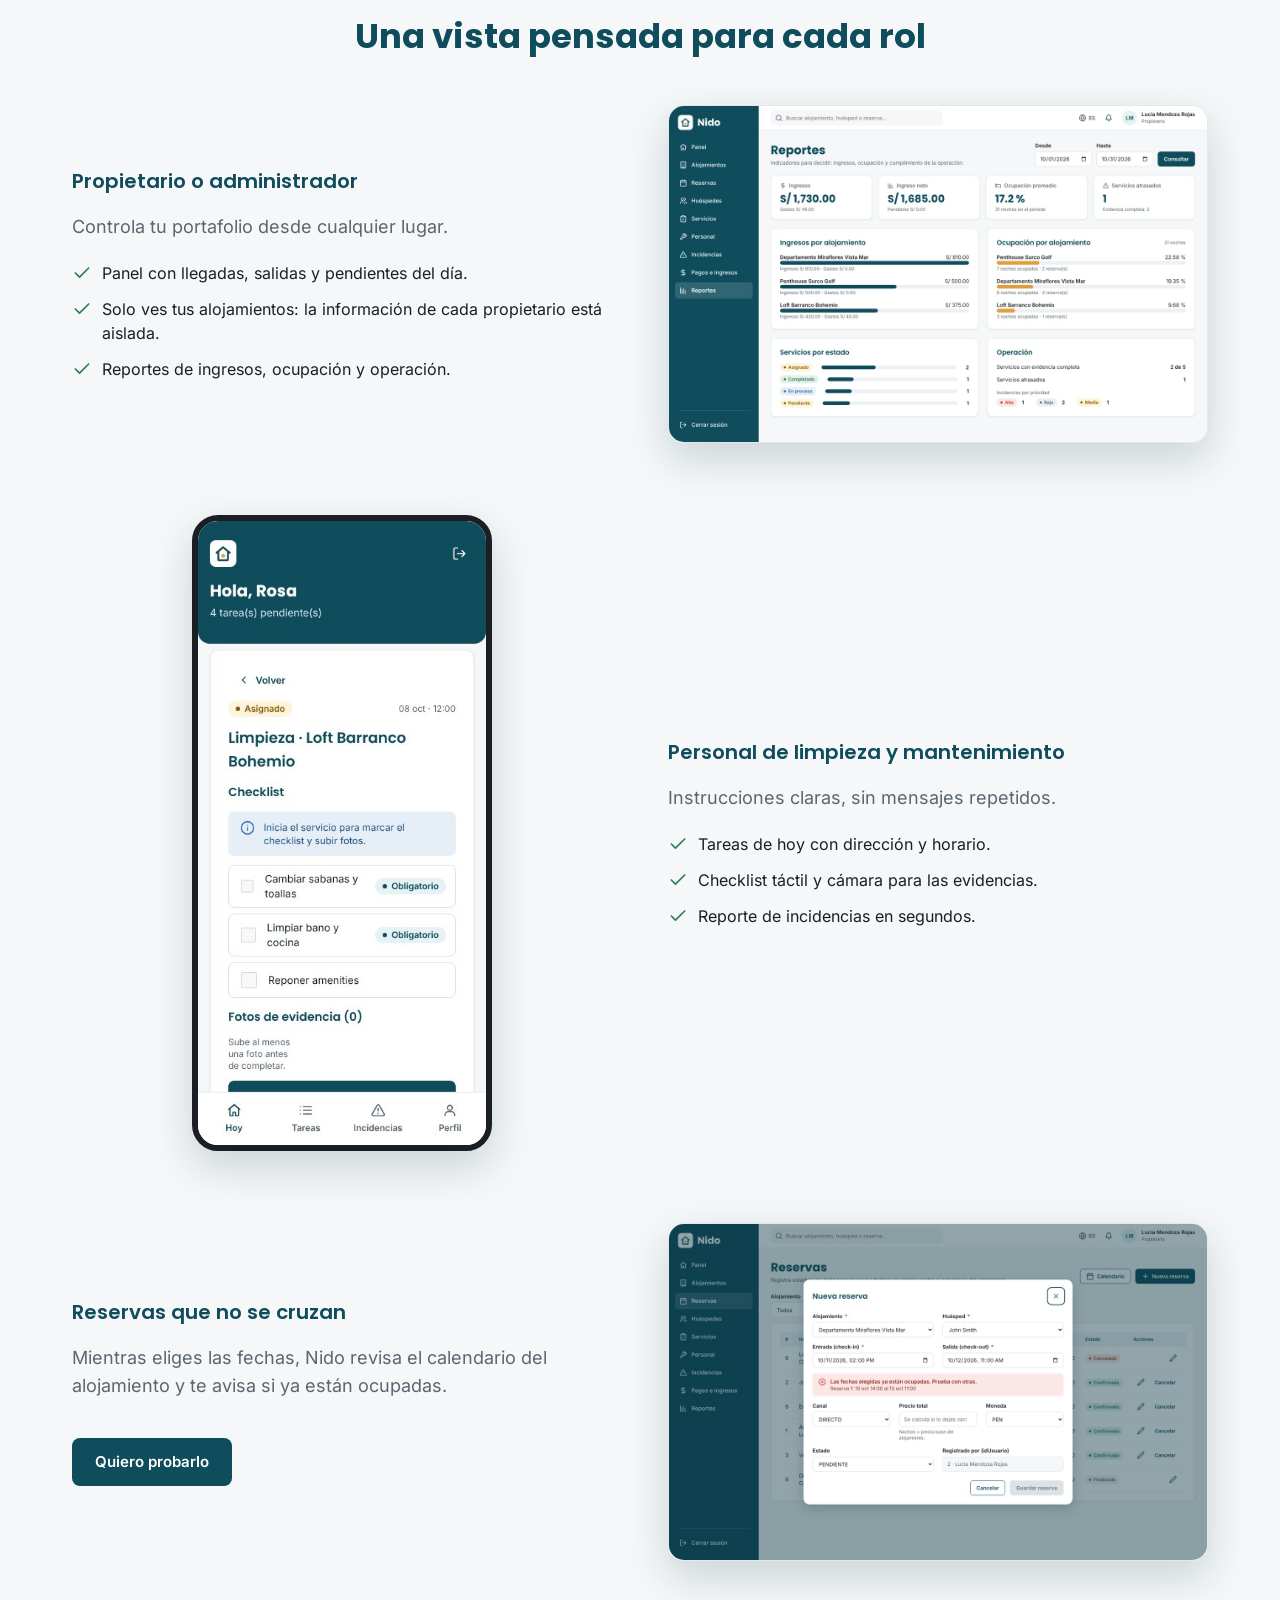
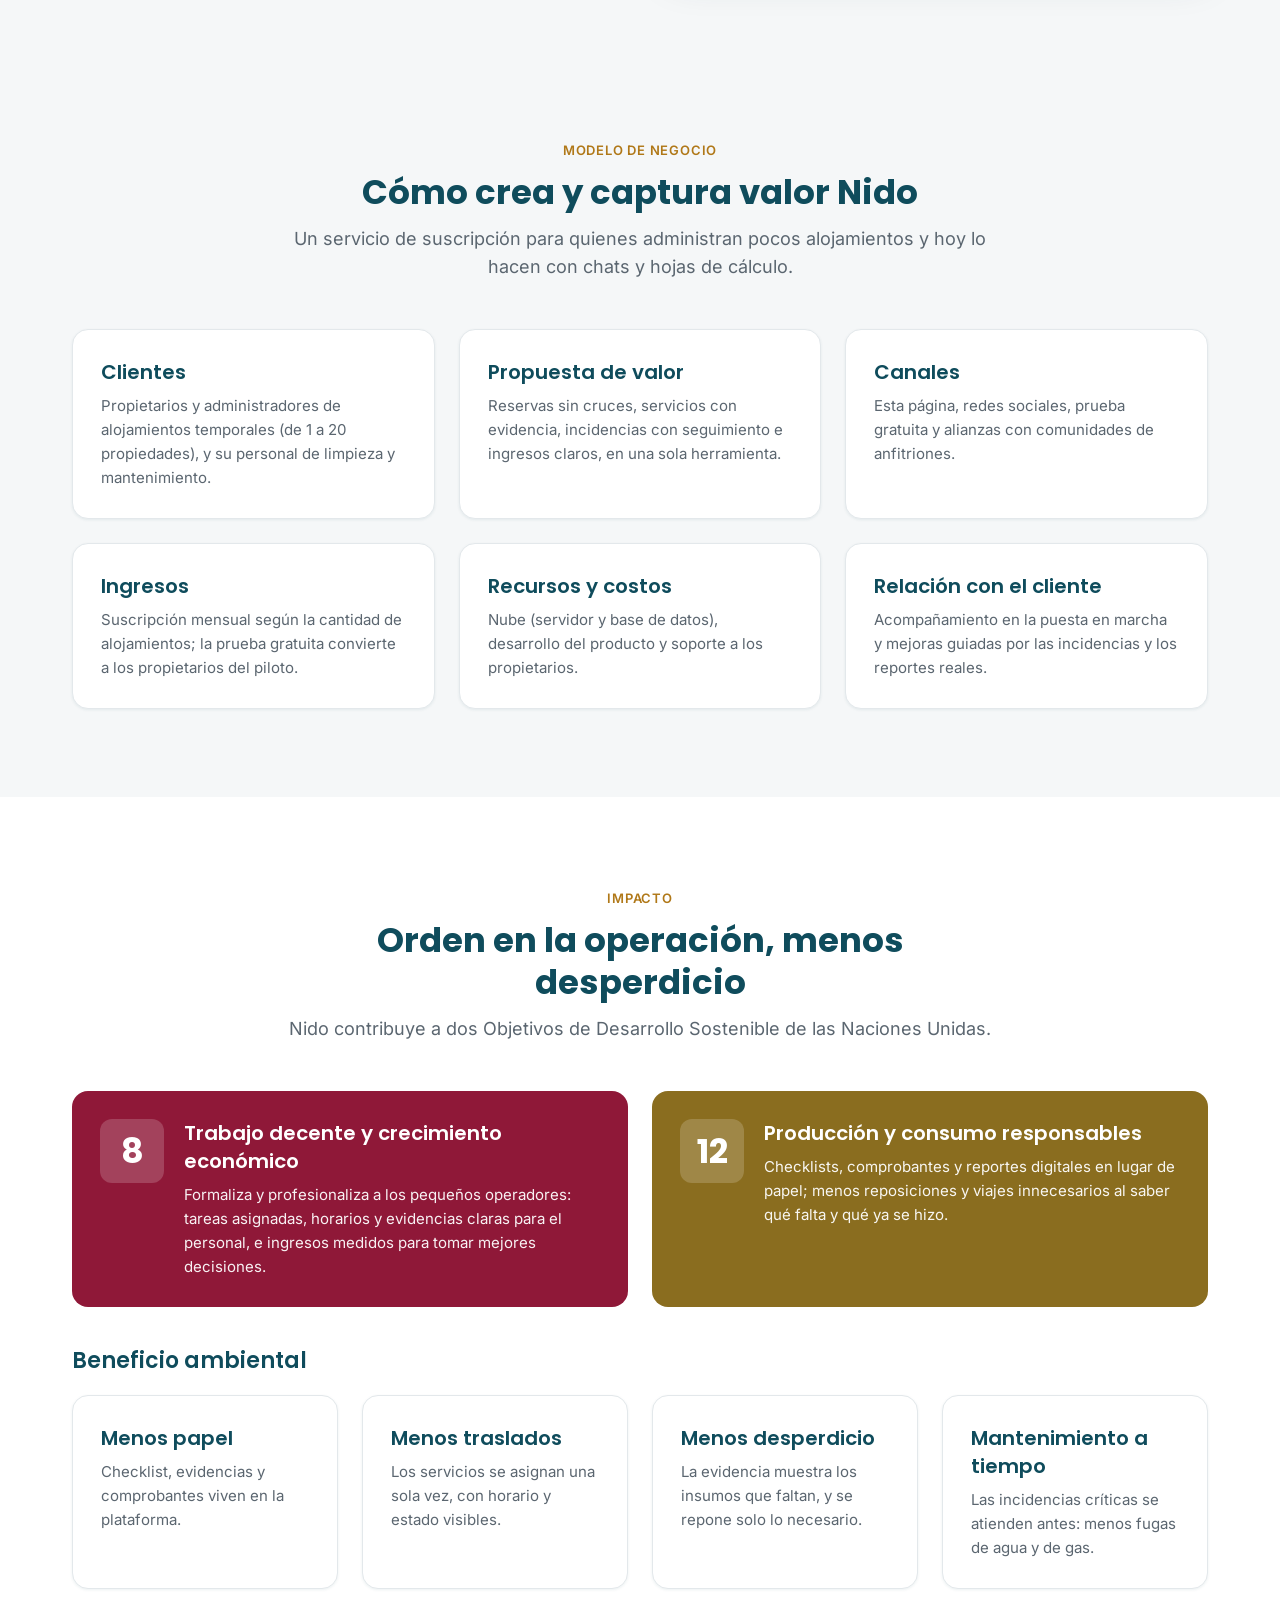
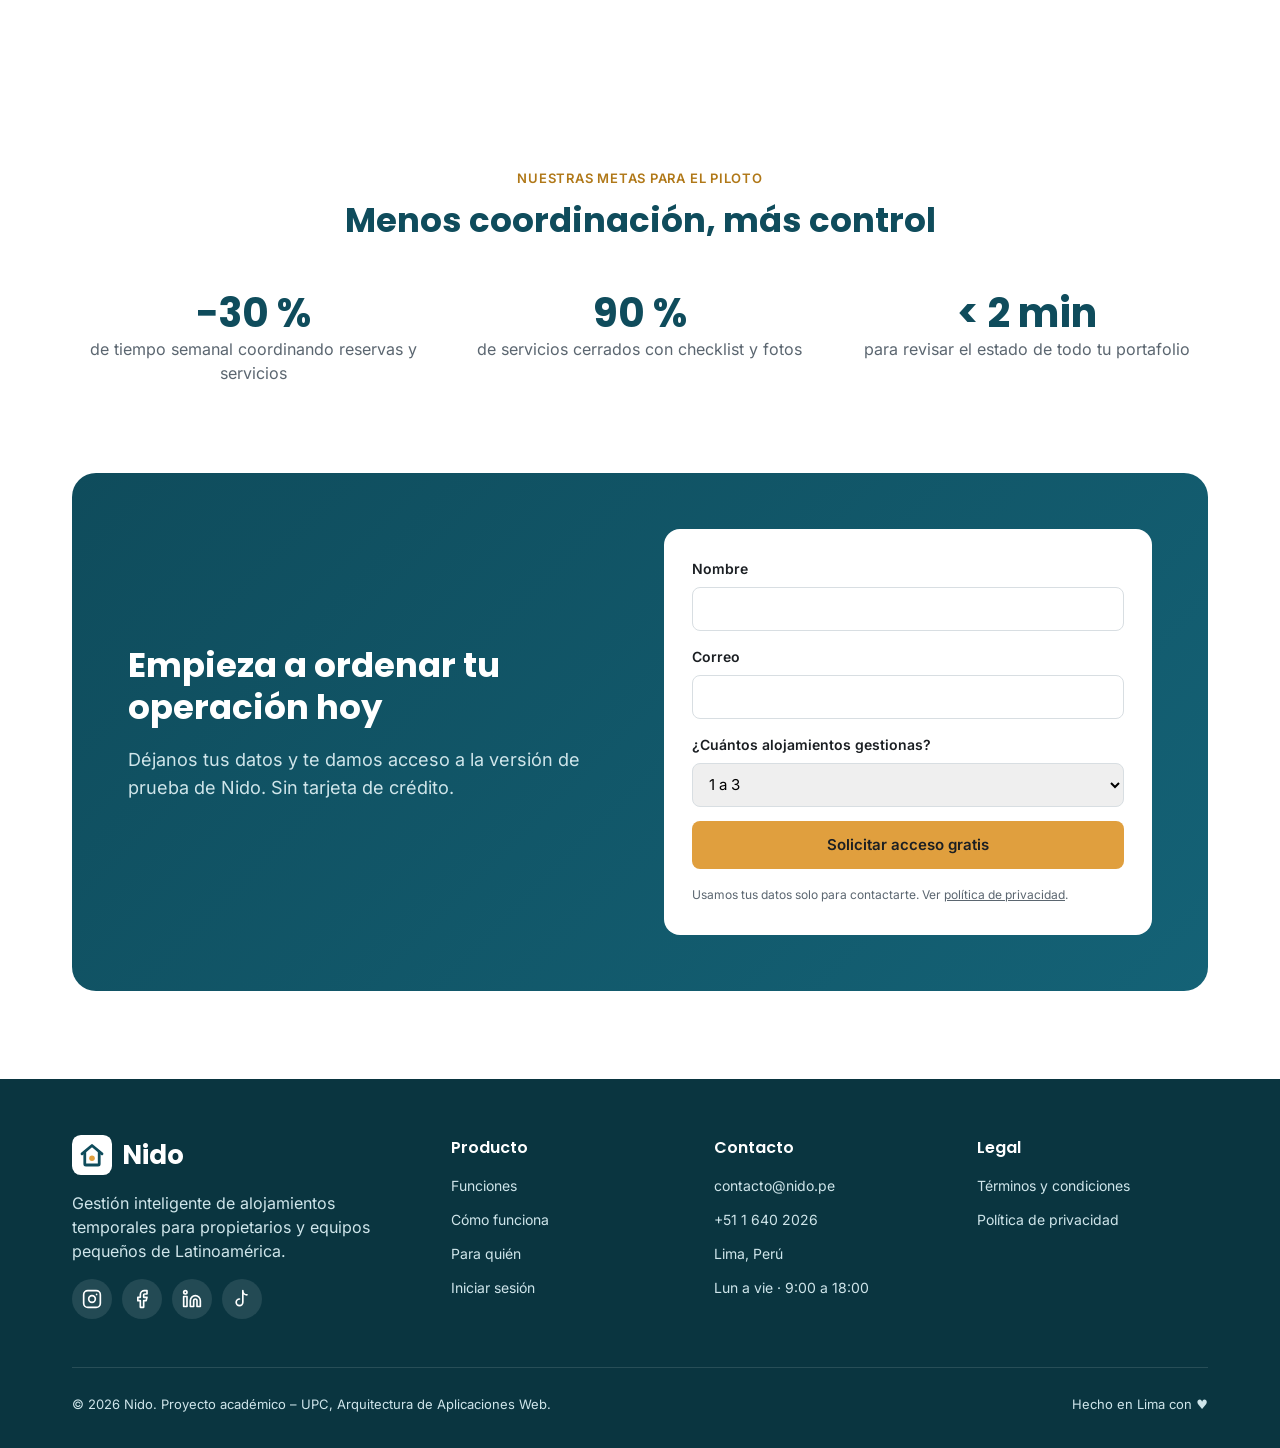
==== commit 09289c74: "Landing: IA de incidencias, modelo de negocio, ODS 8 y 12 y beneficio ambiental" ====
--- a/index.html
+++ b/index.html
@@ -17,7 +17,7 @@
   <div class="contenedor">
     <a class="marca" href="#inicio" aria-label="Nido, inicio"><img src="img/logo-isotipo.svg" alt=""><span>Nido</span></a>
     <nav class="nav-links" aria-label="Secciones">
-      <a href="#funciones">Funciones</a><a href="#como-funciona">Cómo funciona</a><a href="#roles">Para quién</a><a href="#contacto">Contacto</a>
+      <a href="#funciones">Funciones</a><a href="#ia">IA</a><a href="#como-funciona">Cómo funciona</a><a href="#roles">Para quién</a><a href="#modelo">Modelo</a><a href="#impacto">Impacto</a><a href="#contacto">Contacto</a>
     </nav>
     <div class="nav-acciones">
       <a class="btn btn-secundario" data-app href="#">Iniciar sesión</a>
@@ -88,6 +88,33 @@
     </div>
   </section>
 
+  <section class="bloque" id="ia" aria-labelledby="t-ia">
+    <div class="contenedor ia">
+      <div>
+        <span class="etiqueta">Inteligencia artificial</span>
+        <h2 id="t-ia">Una incidencia llega bien clasificada desde el primer minuto</h2>
+        <p class="lead">Mientras tu personal describe el problema, Nido sugiere la categoría y la prioridad. Una fuga de gas deja de ser «prioridad baja» por un error de tipeo.</p>
+        <ul class="checks vertical">
+          <li><svg class="ico" viewBox="0 0 24 24"><path d="m5 12 5 5L20 7"/></svg> Modelo propio (Naive Bayes) entrenado con incidencias reales</li>
+          <li><svg class="ico" viewBox="0 0 24 24"><path d="m5 12 5 5L20 7"/></svg> Muestra la confianza y las palabras que pesaron en la decisión</li>
+          <li><svg class="ico" viewBox="0 0 24 24"><path d="m5 12 5 5L20 7"/></svg> Mejora con el uso: se reentrena con tus incidencias</li>
+          <li><svg class="ico" viewBox="0 0 24 24"><path d="m5 12 5 5L20 7"/></svg> La IA solo sugiere: tú decides</li>
+        </ul>
+      </div>
+      <div class="ia-demo" role="img" aria-label="Ejemplo: la descripción «Huele a gas en la cocina» se clasifica como mantenimiento de prioridad crítica">
+        <div class="ia-entrada"><small>Descripción escrita por el personal</small><p>«Huele a gas en la cocina»</p></div>
+        <div class="ia-salida">
+          <small>Sugerencia de la IA</small>
+          <div class="ia-fila"><span>Categoría</span><strong>Mantenimiento</strong><em>88 %</em></div>
+          <div class="ia-barra"><i style="width:88%"></i></div>
+          <div class="ia-fila"><span>Prioridad</span><strong class="critica">Crítica</strong><em>99 %</em></div>
+          <div class="ia-barra"><i style="width:99%"></i></div>
+          <div class="ia-claves"><span>gas</span><span>gas cocina</span></div>
+        </div>
+      </div>
+    </div>
+  </section>
+
   <section class="bloque" id="como-funciona" style="background:var(--fondo)" aria-labelledby="t-como">
     <div class="contenedor">
       <div class="titulo-seccion"><span class="etiqueta">Cómo funciona</span><h2 id="t-como">De la reserva al reporte en cuatro pasos</h2></div>
@@ -121,6 +148,43 @@
         <div class="rol-texto"><h3>Reservas que no se cruzan</h3><p class="lead">Mientras eliges las fechas, Nido revisa el calendario del alojamiento y te avisa si ya están ocupadas.</p>
           <a class="btn btn-primario" href="#prueba" style="margin-top:20px">Quiero probarlo</a></div>
         <div class="rol-captura"><img src="img/app-reserva.jpg" alt="Formulario de reserva mostrando el aviso de fechas ocupadas" width="1280" height="800"></div>
+      </div>
+    </div>
+  </section>
+
+  <section class="bloque" id="modelo" style="background:var(--fondo)" aria-labelledby="t-modelo">
+    <div class="contenedor">
+      <div class="titulo-seccion"><span class="etiqueta">Modelo de negocio</span><h2 id="t-modelo">Cómo crea y captura valor Nido</h2>
+        <p class="lead">Un servicio de suscripción para quienes administran pocos alojamientos y hoy lo hacen con chats y hojas de cálculo.</p></div>
+      <div class="modelo">
+        <article class="tarjeta"><h3>Clientes</h3><p>Propietarios y administradores de alojamientos temporales (de 1 a 20 propiedades), y su personal de limpieza y mantenimiento.</p></article>
+        <article class="tarjeta"><h3>Propuesta de valor</h3><p>Reservas sin cruces, servicios con evidencia, incidencias con seguimiento e ingresos claros, en una sola herramienta.</p></article>
+        <article class="tarjeta"><h3>Canales</h3><p>Esta página, redes sociales, prueba gratuita y alianzas con comunidades de anfitriones.</p></article>
+        <article class="tarjeta"><h3>Ingresos</h3><p>Suscripción mensual según la cantidad de alojamientos; la prueba gratuita convierte a los propietarios del piloto.</p></article>
+        <article class="tarjeta"><h3>Recursos y costos</h3><p>Nube (servidor y base de datos), desarrollo del producto y soporte a los propietarios.</p></article>
+        <article class="tarjeta"><h3>Relación con el cliente</h3><p>Acompañamiento en la puesta en marcha y mejoras guiadas por las incidencias y los reportes reales.</p></article>
+      </div>
+    </div>
+  </section>
+
+  <section class="bloque impacto" id="impacto" aria-labelledby="t-impacto">
+    <div class="contenedor">
+      <div class="titulo-seccion"><span class="etiqueta">Impacto</span><h2 id="t-impacto">Orden en la operación, menos desperdicio</h2>
+        <p class="lead">Nido contribuye a dos Objetivos de Desarrollo Sostenible de las Naciones Unidas.</p></div>
+      <div class="ods">
+        <article class="ods-tarjeta ods8"><span class="ods-num">8</span>
+          <div><h3>Trabajo decente y crecimiento económico</h3>
+          <p>Formaliza y profesionaliza a los pequeños operadores: tareas asignadas, horarios y evidencias claras para el personal, e ingresos medidos para tomar mejores decisiones.</p></div></article>
+        <article class="ods-tarjeta ods12"><span class="ods-num">12</span>
+          <div><h3>Producción y consumo responsables</h3>
+          <p>Checklists, comprobantes y reportes digitales en lugar de papel; menos reposiciones y viajes innecesarios al saber qué falta y qué ya se hizo.</p></div></article>
+      </div>
+      <h3 class="subtitulo-ambiental">Beneficio ambiental</h3>
+      <div class="grid-4">
+        <article class="tarjeta"><h3>Menos papel</h3><p>Checklist, evidencias y comprobantes viven en la plataforma.</p></article>
+        <article class="tarjeta"><h3>Menos traslados</h3><p>Los servicios se asignan una sola vez, con horario y estado visibles.</p></article>
+        <article class="tarjeta"><h3>Menos desperdicio</h3><p>La evidencia muestra los insumos que faltan, y se repone solo lo necesario.</p></article>
+        <article class="tarjeta"><h3>Mantenimiento a tiempo</h3><p>Las incidencias críticas se atienden antes: menos fugas de agua y de gas.</p></article>
       </div>
     </div>
   </section>
--- a/css/landing.css
+++ b/css/landing.css
@@ -99,9 +99,31 @@
 .redes a:hover { background: var(--acento); color: var(--texto); }
 .legal { grid-column: 1 / -1; border-top: 1px solid rgba(255,255,255,.12); padding-top: 24px; margin-top: 16px; font-size: 13px; display: flex; justify-content: space-between; flex-wrap: wrap; gap: 12px; }
 
+/* IA, modelo de negocio e impacto */
+.ia { display: grid; grid-template-columns: 1.1fr 1fr; gap: 56px; align-items: center; }
+.checks.vertical { flex-direction: column; gap: 12px; margin-top: 24px; font-size: 15px; }
+.ia-demo { background: var(--fondo); border: 1px solid var(--borde); border-radius: 20px; padding: 24px; display: grid; gap: 16px; box-shadow: 0 10px 30px rgba(10,53,64,.10); }
+.ia-demo small { color: var(--texto-2); font-size: 12px; letter-spacing: .04em; text-transform: uppercase; }
+.ia-entrada { background: #fff; border: 1px solid var(--borde); border-radius: 12px; padding: 14px 16px; }
+.ia-entrada p { margin: 6px 0 0; font-size: 17px; }
+.ia-salida { background: #fff; border: 1.5px solid var(--primario); border-radius: 12px; padding: 16px; display: grid; gap: 6px; }
+.ia-fila { display: flex; align-items: baseline; gap: 10px; margin-top: 6px; } .ia-fila span { color: var(--texto-2); font-size: 14px; flex: 1; }
+.ia-fila strong { color: var(--primario); } .ia-fila strong.critica { color: #B9372C; } .ia-fila em { font-style: normal; font-weight: 600; font-size: 14px; }
+.ia-barra { height: 8px; border-radius: 4px; background: var(--suave); overflow: hidden; } .ia-barra i { display: block; height: 100%; background: var(--primario); border-radius: 4px; }
+.ia-claves { display: flex; gap: 8px; margin-top: 8px; } .ia-claves span { background: var(--suave); color: var(--primario); border-radius: 999px; padding: 3px 12px; font-size: 13px; font-weight: 500; }
+.modelo { display: grid; grid-template-columns: repeat(3, 1fr); gap: 24px; }
+.impacto { background: #fff; }
+.ods { display: grid; grid-template-columns: repeat(2, 1fr); gap: 24px; margin-bottom: 40px; }
+.ods-tarjeta { display: flex; gap: 20px; align-items: flex-start; border-radius: 16px; padding: 28px; color: #fff; }
+.ods-tarjeta h3 { color: #fff; font-size: 20px; } .ods-tarjeta p { margin: 8px 0 0; opacity: .94; font-size: 15px; }
+.ods-tarjeta.ods8 { background: #8F1838; } .ods-tarjeta.ods12 { background: #8A6D1F; }
+.ods-num { flex: none; width: 64px; height: 64px; border-radius: 12px; background: rgba(255,255,255,.18); display: grid; place-items: center; font: 700 34px/1 var(--f-titulo); }
+.subtitulo-ambiental { margin: 0 0 20px; font-size: 22px; }
+
 /* Responsive (breakpoints de la guia: 1200, 1024, 768, 480) */
 @media (max-width: 1023px) {
-  .hero .contenedor, .rol, .cta-final { grid-template-columns: 1fr; }
+  .hero .contenedor, .rol, .cta-final, .ia { grid-template-columns: 1fr; }
+  .modelo { grid-template-columns: repeat(2, 1fr); }
   .rol.invertido .rol-texto { order: 0; }
   .grid-4, .pasos { grid-template-columns: repeat(2, 1fr); }
   footer .contenedor { grid-template-columns: 1fr 1fr; }
@@ -112,7 +134,7 @@
   .contenedor { padding: 0 16px; }
   h1 { font-size: 34px; line-height: 42px; } h2 { font-size: 26px; line-height: 34px; }
   section.bloque { padding: 64px 0; }
-  .grid-4, .pasos, .comparacion, .cifras, footer .contenedor { grid-template-columns: 1fr; }
+  .grid-4, .pasos, .comparacion, .cifras, .modelo, .ods, footer .contenedor { grid-template-columns: 1fr; }
   .nav-acciones { display: none; } .menu-btn { display: grid; place-items: center; }
   .nav.abierto .nav-links { display: flex; flex-direction: column; position: absolute; top: 72px; left: 0; right: 0; background: #fff; padding: 16px; gap: 16px; border-bottom: 1px solid #EDF0F2; }
   .nav.abierto .nav-acciones { display: flex; position: absolute; top: 260px; left: 16px; right: 16px; }
